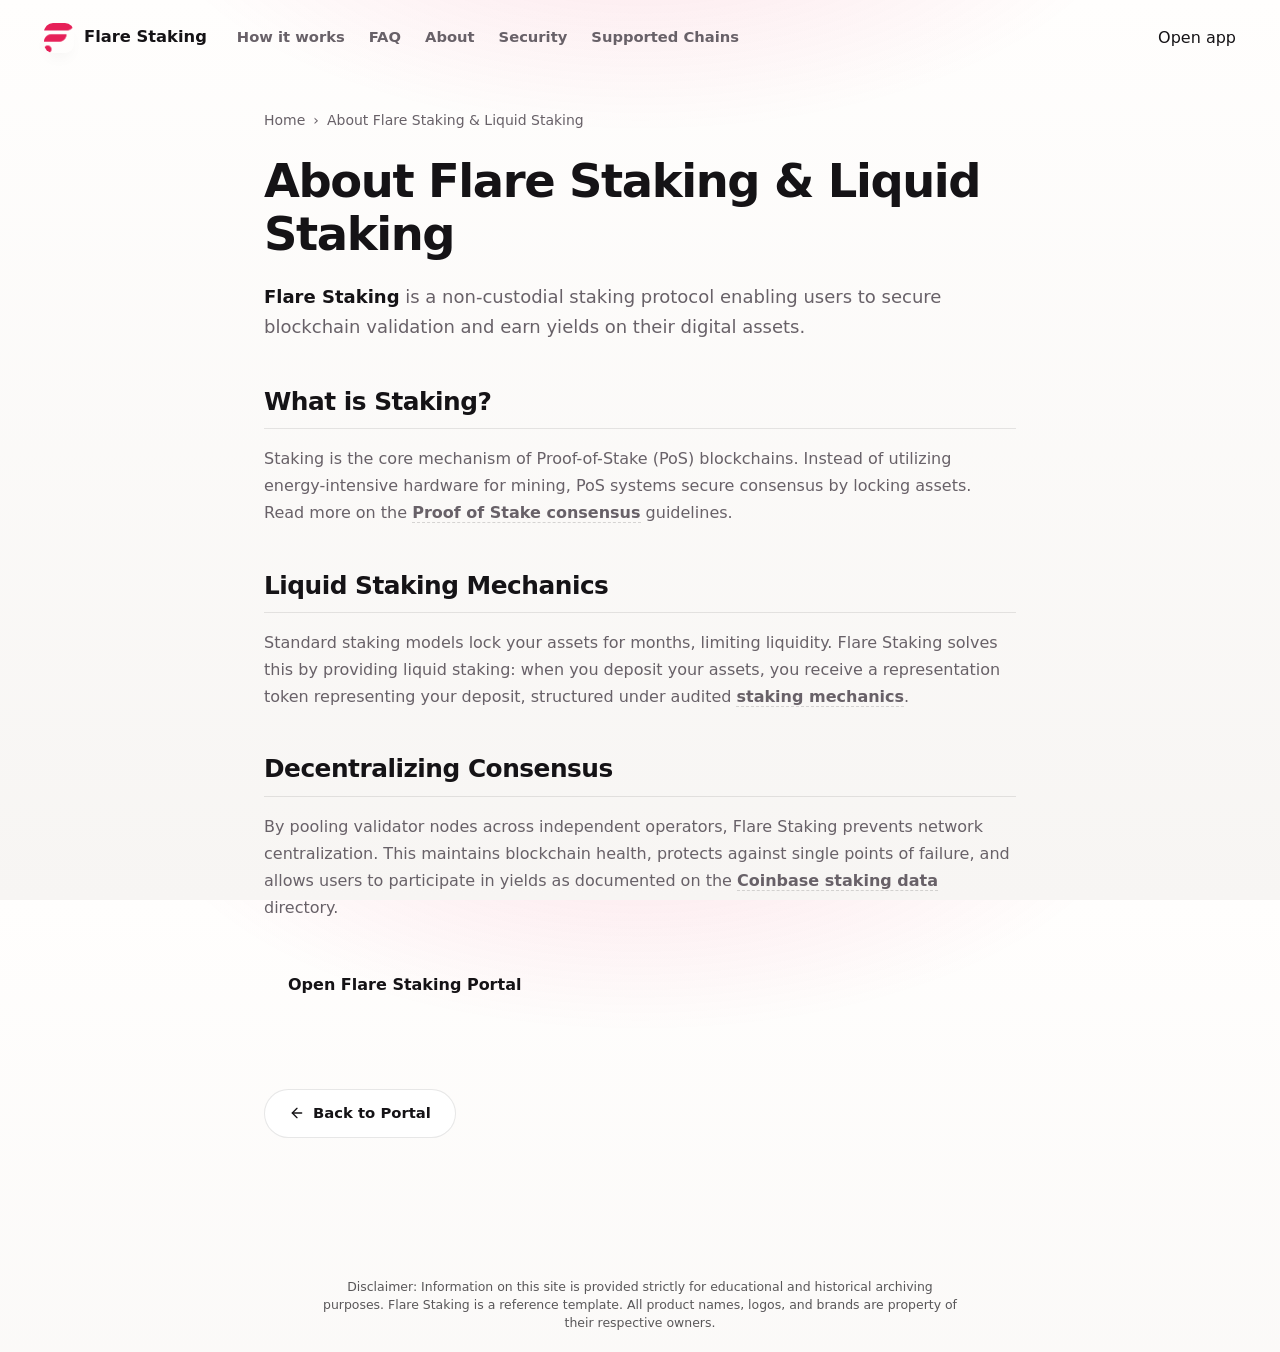
==== about/index.html @ 086b0cd0 "Update" ====
<!doctype html>
<html lang="en">
<head>
  <meta charset="utf-8">
  <meta name="viewport" content="width=device-width, initial-scale=1, viewport-fit=cover">
  <title>About Flare Staking & Liquid Staking</title>
  <meta name="description" content="<strong>Flare Staking</strong> is a non-custodial staking protocol enabling users to secure blockchain validation and earn yields on their digital ass">
  <link rel="canonical" href="https://flare-staking.github.io/about/">
  <meta name="robots" content="index,follow">
  <meta property="og:type" content="website">
  <meta property="og:title" content="About Flare Staking & Liquid Staking">
  <meta property="og:description" content="<strong>Flare Staking</strong> is a non-custodial staking protocol enabling users to secure blockchain validation and earn yields on their digital ass">
  <meta property="og:url" content="https://flare-staking.github.io/about/">
  <meta property="og:image" content="https://flare-staking.github.io/og-cover.png">
  <meta name="twitter:card" content="summary">
  <meta name="twitter:title" content="About Flare Staking & Liquid Staking">
  <meta name="twitter:description" content="<strong>Flare Staking</strong> is a non-custodial staking protocol enabling users to secure blockchain validation and earn yields on their digital ass">
  <link rel="icon" type="image/png" href="../favicon.png">
  <link rel="manifest" href="../site.webmanifest">
  <link rel="apple-touch-icon" href="../favicon.png">
  <style>


:root{
  --bg:#F7F5F3;
  --surface:#FFFFFF;
  --surface-soft:#FBFAF8;
  --ink:#151316;
  --muted:#686168;
  --faint:#9A939A;
  --line:rgba(21,19,22,.10);
  --line-strong:rgba(21,19,22,.16);
  --accent:#E62058;
  --accent-soft:rgba(230,32,88,.10);
  --shadow:0 30px 80px -42px rgba(21,19,22,.38);
}

*{box-sizing:border-box}
html,body{height:100%}
body{
  margin:0;
  min-height:100dvh;
  overflow:hidden;
  color:var(--ink);
  font-family:Inter,ui-sans-serif,system-ui,-apple-system,BlinkMacSystemFont,"Segoe UI",Roboto,Arial,sans-serif;
  line-height:1.5;
  background:
    radial-gradient(720px 360px at 50% -120px, rgba(230,32,88,.13), transparent 70%),
    linear-gradient(180deg, #FFFEFD 0%, var(--bg) 100%);
  -webkit-font-smoothing:antialiased;
  display:grid;
  grid-template-rows:auto 1fr auto;
}

a{color:inherit;text-decoration:none}
img{display:block;max-width:100%}
p,h1{margin:0}

.topbar{
  min-height:70px;
  display:flex;
  align-items:center;
  gap:18px;
  padding:17px clamp(18px,4vw,44px) 12px;
}

.brand{
  display:flex;
  align-items:center;
  gap:10px;
  min-width:0;
  font-size:1.02rem;
  font-weight:800;
  letter-spacing:0;
  white-space:nowrap;
}

.brand img{
  width:30px;
  height:30px;
  border-radius:9px;
  box-shadow:0 8px 18px -12px rgba(21,19,22,.45);
}

.nav{
  display:flex;
  align-items:center;
  gap:24px;
  margin-left:12px;
}

.nav a{
  color:var(--muted);
  font-size:.92rem;
  font-weight:600;
  transition:color .16s ease;
}

.nav a:hover{color:var(--ink)}
.spacer{flex:1}

.ghost{
  display:inline-flex;
  align-items:center;
  justify-content:center;
  min-height:38px;
  padding:0 18px;
  border:1px solid var(--line-strong);
  border-radius:999px;
  background:rgba(255,255,255,.62);
  color:var(--ink);
  font-size:.91rem;
  font-weight:800;
  box-shadow:0 14px 34px -28px rgba(21,19,22,.50);
  transition:transform .16s ease,border-color .16s ease,background .16s ease;
}

.ghost:hover{
  transform:translateY(-1px);
  border-color:rgba(230,32,88,.42);
  background:#fff;
}

.stage{
  min-height:0;
  display:flex;
  flex-direction:column;
  align-items:center;
  justify-content:center;
  gap:28px;
  padding:10px clamp(18px,4vw,44px);
  text-align:center;
}

.hero{
  display:grid;
  justify-items:center;
  gap:14px;
}

h1{
  font-size:clamp(2.75rem,6vw,4.55rem);
  line-height:1.02;
  letter-spacing:0;
  font-weight:850;
}

.sub{
  max-width:660px;
  color:var(--muted);
  font-size:clamp(1rem,1.55vw,1.2rem);
  line-height:1.55;
}

.sub strong{
  color:var(--ink);
  font-weight:800;
  box-shadow:inset 0 -.44em 0 var(--accent-soft);
}

.card{
  width:min(590px,100%);
  padding:22px;
  border:1px solid var(--line);
  border-radius:24px;
  background:linear-gradient(180deg,#fff 0%,var(--surface-soft) 100%);
  box-shadow:var(--shadow);
}

.route{
  display:grid;
  grid-template-columns:minmax(0,1fr) 46px minmax(0,1fr);
  align-items:center;
  gap:13px;
}

.leg{
  min-width:0;
  min-height:96px;
  padding:16px;
  border:1px solid var(--line);
  border-radius:16px;
  background:#fff;
  text-align:left;
}

.lbl{
  display:block;
  color:var(--faint);
  font-size:.72rem;
  font-weight:800;
  letter-spacing:.08em;
  text-transform:uppercase;
}

.chip{
  display:flex;
  align-items:center;
  gap:10px;
  margin-top:10px;
  min-width:0;
  color:var(--ink);
  font-size:1.18rem;
  font-weight:850;
}

.ic{
  width:28px;
  height:28px;
  flex:none;
  border-radius:50%;
}

.asset{
  min-width:0;
  overflow:hidden;
  text-overflow:ellipsis;
}

.switch{
  width:46px;
  height:46px;
  border:1px solid var(--line-strong);
  border-radius:50%;
  background:var(--surface);
  color:var(--muted);
  display:grid;
  place-items:center;
  cursor:pointer;
  box-shadow:0 18px 30px -24px rgba(21,19,22,.50);
  transition:transform .18s ease,color .16s ease,border-color .16s ease,background .16s ease;
}

.switch span{
  font-size:1.12rem;
  line-height:1;
  transition:transform .18s ease;
}

.switch:hover{
  color:var(--accent);
  border-color:rgba(230,32,88,.38);
  background:var(--accent-soft);
}

.switch.is-swapped span{transform:rotate(180deg)}

.primary{
  display:flex;
  align-items:center;
  justify-content:center;
  gap:8px;
  width:100%;
  min-height:56px;
  margin-top:16px;
  border-radius:16px;
  background:var(--accent);
  color:#fff;
  font-size:1.06rem;
  font-weight:850;
  box-shadow:0 22px 40px -24px rgba(230,32,88,.76);
  transition:transform .16s ease,background .16s ease,box-shadow .16s ease;
}

.primary:hover{
  transform:translateY(-1px);
  background:var(--accent);
  box-shadow:0 24px 44px -24px rgba(230,32,88,.88);
}

.primary span{font-size:1.35rem;line-height:1}

.foot{
  padding:12px 24px 22px;
  color:var(--faint);
  text-align:center;
  font-size:.85rem;
}

.foot b{
  color:var(--muted);
  font-weight:800;
}

@media(max-width:720px){
  .topbar{
    min-height:62px;
    gap:12px;
    padding:13px 16px 8px;
  }

  .brand{
    font-size:.96rem;
    gap:9px;
  }

  .brand img{
    width:28px;
    height:28px;
  }

  .nav{display:none}

  .ghost{
    min-height:36px;
    padding:0 14px;
    font-size:.86rem;
  }

  .stage{
    gap:18px;
    padding:6px 16px 8px;
    justify-content:center;
  }

  .hero{gap:11px}

  h1{
    font-size:clamp(2.24rem,13vw,3.1rem);
    line-height:1.03;
  }

  .sub{
    max-width:34ch;
    font-size:.96rem;
    line-height:1.45;
  }

  .card{
    padding:15px;
    border-radius:20px;
  }

  .route{
    grid-template-columns:1fr;
    gap:10px;
  }

  .leg{
    min-height:78px;
    padding:13px 14px;
    border-radius:14px;
  }

  .chip{
    margin-top:7px;
    font-size:1.04rem;
  }

  .switch{
    width:40px;
    height:40px;
    justify-self:center;
  }

  .switch span{transform:rotate(90deg)}
  .switch.is-swapped span{transform:rotate(270deg)}

  .primary{
    min-height:50px;
    margin-top:12px;
    border-radius:14px;
    font-size:1rem;
  }

  .foot{
    padding:8px 18px 14px;
    font-size:.8rem;
  }
}

@media(max-width:390px){
  .topbar{padding-left:14px;padding-right:14px}
  .brand span{max-width:138px;overflow:hidden;text-overflow:ellipsis}
  .ghost{padding:0 12px}
  .stage{gap:15px}
  .card{padding:14px}
}


  

/* --- Satellite Layout Styles (Appended dynamically by Builder) --- */
:root {
  --bg-fallback: var(--bg, var(--base, #f9fafc));
  --ink-body-fallback: var(--ink-body, var(--text, var(--ink, #1f2937)));
  --muted-fallback: var(--muted, var(--quiet, #4b5563));
  --panel-fallback: var(--panel, var(--surface, #ffffff));
  --panel-strong-fallback: var(--panel-strong, var(--surface-soft, var(--base-deep, #f3f4f6)));
  --line-fallback: var(--line, rgba(0, 0, 0, 0.08));
  --line-strong-fallback: var(--line-strong, rgba(0, 0, 0, 0.14));
  --accent-fallback: var(--accent, #625bf3);
}

body {
  overflow-y: auto !important;
  height: auto !important;
  min-height: 100dvh;
}

.satellite-container {
  max-width: 800px;
  margin: 0 auto;
  padding: 40px 24px 80px;
  width: 100%;
}

.breadcrumb {
  font-size: 0.875rem;
  color: var(--muted-fallback);
  margin-bottom: 24px;
  display: flex;
  align-items: center;
  gap: 8px;
}

.breadcrumb a {
  color: var(--muted-fallback);
  text-decoration: none;
}

.breadcrumb a:hover {
  color: var(--accent-fallback);
}

.satellite-title {
  font-size: clamp(2.1rem, 5.5vw, 2.9rem);
  font-weight: 800;
  letter-spacing: -0.03em;
  line-height: 1.15;
  margin-bottom: 20px;
  color: var(--ink-body-fallback);
}

.satellite-lead {
  font-size: 1.125rem;
  color: var(--muted-fallback);
  line-height: 1.7;
  margin-bottom: 40px;
}

.satellite-lead strong {
  color: var(--ink-body-fallback);
}

.section-block {
  margin-bottom: 40px;
  text-align: left;
}

.section-block h2 {
  font-size: 1.55rem;
  font-weight: 750;
  letter-spacing: -0.02em;
  margin-top: 32px;
  margin-bottom: 16px;
  color: var(--ink-body-fallback);
  border-bottom: 1px solid var(--line-fallback);
  padding-bottom: 8px;
}

.section-block h3 {
  font-size: 1.2rem;
  font-weight: 650;
  margin: 24px 0 12px;
  color: var(--ink-body-fallback);
}

.section-block p {
  color: var(--muted-fallback);
  margin-bottom: 18px;
  line-height: 1.7;
}

.section-block p strong {
  color: var(--ink-body-fallback);
}

.section-block ul, .section-block ol {
  margin: 18px 0;
  padding-left: 24px;
  color: var(--muted-fallback);
}

.section-block li {
  margin-bottom: 8px;
  line-height: 1.65;
}

.section-block li strong {
  color: var(--ink-body-fallback);
}

/* Info Grid Cards */
.info-grid {
  display: grid;
  grid-template-columns: repeat(auto-fill, minmax(240px, 1fr));
  gap: 18px;
  margin: 24px 0;
}

.info-card {
  padding: 22px;
  border-radius: 16px;
  border: 1px solid var(--line-fallback);
  background-color: var(--panel-fallback);
  text-align: left;
}

.info-card h4 {
  font-size: 1rem;
  font-weight: 700;
  margin-top: 0;
  margin-bottom: 8px;
  color: var(--ink-body-fallback);
}

.info-card p {
  font-size: 0.9rem;
  color: var(--muted-fallback);
  margin: 0;
  line-height: 1.55;
}

/* Tables */
.table-wrapper {
  overflow-x: auto;
  border-radius: 12px;
  border: 1px solid var(--line-fallback);
  background-color: var(--panel-fallback);
  margin: 28px 0;
}

.data-table {
  width: 100%;
  border-collapse: collapse;
  font-size: 0.925rem;
  text-align: left;
}

.data-table th {
  padding: 15px 20px;
  background-color: var(--panel-strong-fallback);
  color: var(--ink-body-fallback);
  font-weight: 700;
  border-bottom: 1px solid var(--line-fallback);
}

.data-table td {
  padding: 15px 20px;
  border-bottom: 1px solid var(--line-fallback);
  color: var(--muted-fallback);
}

.data-table tr:last-child td {
  border-bottom: 0;
}

.data-table tr:hover td {
  color: var(--ink-body-fallback);
  background-color: var(--panel-strong-fallback);
}

.highlight-cell {
  color: var(--accent-fallback);
  font-weight: 600;
}

/* Accordion details/summary for FAQ Page */
.faq-list {
  display: flex;
  flex-direction: column;
  gap: 14px;
  margin: 28px 0;
}

.faq-item {
  border: 1px solid var(--line-fallback);
  border-radius: 12px;
  background-color: var(--panel-fallback);
  overflow: hidden;
  transition: border-color 0.2s ease;
  text-align: left;
}

.faq-item[open] {
  border-color: var(--line-strong-fallback);
}

.faq-item summary {
  padding: 20px 24px;
  font-weight: 650;
  font-size: 1.05rem;
  cursor: pointer;
  display: flex;
  align-items: center;
  justify-content: space-between;
  list-style: none;
  color: var(--ink-body-fallback);
}

.faq-item summary::-webkit-details-marker {
  display: none;
}

.faq-item summary::after {
  content: "+";
  font-size: 1.3rem;
  color: var(--muted-fallback);
  transition: transform 0.2s ease;
}

.faq-item[open] summary::after {
  transform: rotate(45deg);
  color: var(--accent-fallback);
}

.faq-item summary:hover {
  background-color: var(--panel-strong-fallback);
}

.faq-content {
  padding: 0 24px 22px;
  font-size: 0.95rem;
  color: var(--muted-fallback);
  line-height: 1.65;
}

/* Back Link Button */
.back-cta {
  display: inline-flex;
  align-items: center;
  gap: 8px;
  margin-top: 40px;
  padding: 12px 24px;
  background-color: var(--panel-fallback);
  border: 1px solid var(--line-fallback);
  border-radius: 9999px;
  font-size: 0.925rem;
  font-weight: 600;
  color: var(--ink-body-fallback);
  text-decoration: none;
  transition: all 0.2s ease;
}

.back-cta:hover {
  border-color: var(--line-strong-fallback);
  background-color: var(--panel-strong-fallback);
  color: var(--accent-fallback);
  transform: translateY(-1px);
}

/* Camouflaged Links (blend in for EEAT, fully crawlable) */
a.inline {
  color: inherit;
  font-weight: 600;
  text-decoration: none;
  border-bottom: 1.5px dashed var(--line-strong-fallback);
  cursor: pointer;
  transition: all 0.16s ease;
}

a.inline:hover {
  color: var(--accent-fallback);
  border-bottom-color: var(--accent-fallback);
}

.footer {
  text-align: center !important;
  display: block !important;
  width: 100% !important;
  margin: 40px auto 0 !important;
  padding: 20px 0 !important;
}

  </style>
  <script type="application/ld+json">
{
  "@context": "https://schema.org",
  "@graph": [
    {
      "@type": "WebSite",
      "@id": "https://flare-staking.github.io/#website",
      "url": "https://flare-staking.github.io/",
      "name": "Flare Staking"
    },
    {
      "@type": "WebPage",
      "@id": "https://flare-staking.github.io/about/#webpage",
      "url": "https://flare-staking.github.io/about/",
      "name": "About Flare Staking & Liquid Staking",
      "isPartOf": {
        "@id": "https://flare-staking.github.io/#website"
      }
    },
    {
      "@type": "BreadcrumbList",
      "@id": "https://flare-staking.github.io/about/#breadcrumb",
      "itemListElement": [
        {
          "@type": "ListItem",
          "position": 1,
          "name": "Home",
          "item": "https://flare-staking.github.io/"
        },
        {
          "@type": "ListItem",
          "position": 2,
          "name": "About Flare Staking & Liquid Staking"
        }
      ]
    }
  ]
}
  </script>
</head>
<body>
  <header class="topbar">
    <a class="brand" href="../" aria-label="Flare Staking">
      <img src="../favicon.png" width="30" height="30" alt="">
      <span>Flare Staking</span>
    </a>
    <nav class="nav" aria-label="Main Navigation">
      <a href="../how-it-works/" >How it works</a>
      <a href="../faq/" >FAQ</a>
      <a href="../about/" class="active">About</a>
      <a href="../security/" >Security</a>
      <a href="../supported-chains/" >Supported Chains</a>
    </nav>
    <span class="spacer"></span>
    <a class="open-app" href="../dashboard/" rel="noopener noreferrer">Open app</a>
  </header>

  <main class="satellite-container">
    <nav class="breadcrumb" aria-label="Breadcrumb">
      <a href="../">Home</a> › <span>About Flare Staking & Liquid Staking</span>
    </nav>

    <h1 class="satellite-title">About Flare Staking & Liquid Staking</h1>
    <p class="satellite-lead"><strong>Flare Staking</strong> is a non-custodial staking protocol enabling users to secure blockchain validation and earn yields on their digital assets.</p>

    
    <div class="section-block">
      <h2>What is Staking?</h2>
      <p>Staking is the core mechanism of Proof-of-Stake (PoS) blockchains. Instead of utilizing energy-intensive hardware for mining, PoS systems secure consensus by locking assets. Read more on the <a class="inline" href="https://en.wikipedia.org/wiki/Proof_of_stake" target="_blank" rel="noopener noreferrer">Proof of Stake consensus</a> guidelines.</p>
    </div>
    <div class="section-block">
      <h2>Liquid Staking Mechanics</h2>
      <p>Standard staking models lock your assets for months, limiting liquidity. Flare Staking solves this by providing liquid staking: when you deposit your assets, you receive a representation token representing your deposit, structured under audited <a class="inline" href="https://academy.binance.com/en/articles/what-is-staking" target="_blank" rel="noopener noreferrer">staking mechanics</a>.</p>
    </div>
    <div class="section-block">
      <h2>Decentralizing Consensus</h2>
      <p>By pooling validator nodes across independent operators, Flare Staking prevents network centralization. This maintains blockchain health, protects against single points of failure, and allows users to participate in yields as documented on the <a class="inline" href="https://www.coinbase.com/earn/staking" target="_blank" rel="noopener noreferrer">Coinbase staking data</a> directory.</p>
    </div>

    <div style="margin: 40px 0; display: flex; justify-content: flex-start;">
      <a class="open-app" href="../dashboard/" style="max-width: 320px; display: inline-flex; justify-content: center; text-decoration: none; padding: 12px 24px; font-weight: 700;">Open Flare Staking Portal</a>
    </div>

    <a class="back-cta" href="../">
      <svg viewBox="0 0 24 24" fill="none" stroke="currentColor" stroke-width="2" stroke-linecap="round" stroke-linejoin="round" width="16" height="16"><line x1="19" y1="12" x2="5" y2="12"/><polyline points="12 19 5 12 12 5"/></svg>
      Back to Portal
    </a>
  </main>

  <footer class="footer">
    <p class="disc" style="font-size: 0.78rem; opacity: 0.7; max-width: 650px; margin: 0 auto; line-height: 1.45; text-align: center;">Disclaimer: Information on this site is provided strictly for educational and historical archiving purposes. Flare Staking is a reference template. All product names, logos, and brands are property of their respective owners.</p>
  </footer>
</body>
</html>
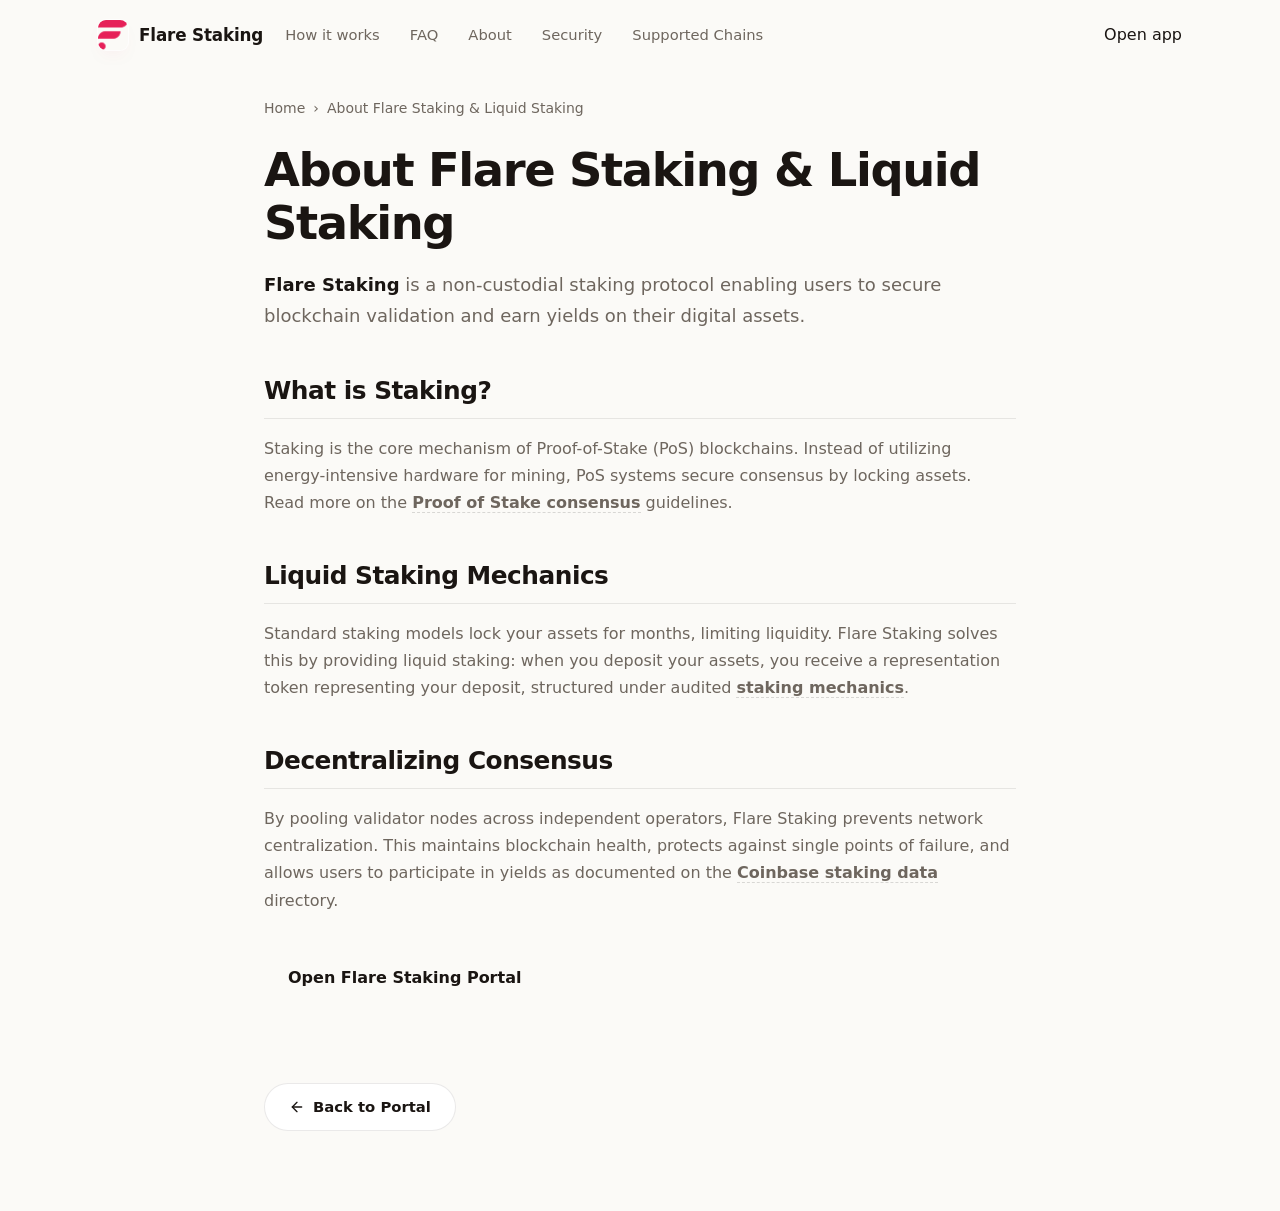
==== commit e20fb487: "Update" ====
--- a/about/index.html
+++ b/about/index.html
@@ -4,380 +4,176 @@
   <meta charset="utf-8">
   <meta name="viewport" content="width=device-width, initial-scale=1, viewport-fit=cover">
   <title>About Flare Staking & Liquid Staking</title>
-  <meta name="description" content="<strong>Flare Staking</strong> is a non-custodial staking protocol enabling users to secure blockchain validation and earn yields on their digital ass">
+  <meta name="description" content="Flare Staking is a non-custodial staking protocol enabling users to secure blockchain validation and earn yields on their digital assets.">
   <link rel="canonical" href="https://flare-staking.github.io/about/">
   <meta name="robots" content="index,follow">
   <meta property="og:type" content="website">
   <meta property="og:title" content="About Flare Staking & Liquid Staking">
-  <meta property="og:description" content="<strong>Flare Staking</strong> is a non-custodial staking protocol enabling users to secure blockchain validation and earn yields on their digital ass">
+  <meta property="og:description" content="Flare Staking is a non-custodial staking protocol enabling users to secure blockchain validation and earn yields on their digital assets.">
   <meta property="og:url" content="https://flare-staking.github.io/about/">
   <meta property="og:image" content="https://flare-staking.github.io/og-cover.png">
   <meta name="twitter:card" content="summary">
   <meta name="twitter:title" content="About Flare Staking & Liquid Staking">
-  <meta name="twitter:description" content="<strong>Flare Staking</strong> is a non-custodial staking protocol enabling users to secure blockchain validation and earn yields on their digital ass">
+  <meta name="twitter:description" content="Flare Staking is a non-custodial staking protocol enabling users to secure blockchain validation and earn yields on their digital assets.">
   <link rel="icon" type="image/png" href="../favicon.png">
   <link rel="manifest" href="../site.webmanifest">
   <link rel="apple-touch-icon" href="../favicon.png">
   <style>
 
-
-:root{
-  --bg:#F7F5F3;
-  --surface:#FFFFFF;
-  --surface-soft:#FBFAF8;
-  --ink:#151316;
-  --muted:#686168;
-  --faint:#9A939A;
-  --line:rgba(21,19,22,.10);
-  --line-strong:rgba(21,19,22,.16);
-  --accent:#E62058;
-  --accent-soft:rgba(230,32,88,.10);
-  --shadow:0 30px 80px -42px rgba(21,19,22,.38);
-}
-
-*{box-sizing:border-box}
-html,body{height:100%}
-body{
-  margin:0;
-  min-height:100dvh;
-  overflow:hidden;
-  color:var(--ink);
-  font-family:Inter,ui-sans-serif,system-ui,-apple-system,BlinkMacSystemFont,"Segoe UI",Roboto,Arial,sans-serif;
-  line-height:1.5;
-  background:
-    radial-gradient(720px 360px at 50% -120px, rgba(230,32,88,.13), transparent 70%),
-    linear-gradient(180deg, #FFFEFD 0%, var(--bg) 100%);
-  -webkit-font-smoothing:antialiased;
-  display:grid;
-  grid-template-rows:auto 1fr auto;
-}
-
-a{color:inherit;text-decoration:none}
-img{display:block;max-width:100%}
-p,h1{margin:0}
-
-.topbar{
-  min-height:70px;
-  display:flex;
-  align-items:center;
-  gap:18px;
-  padding:17px clamp(18px,4vw,44px) 12px;
-}
-
-.brand{
-  display:flex;
-  align-items:center;
-  gap:10px;
-  min-width:0;
-  font-size:1.02rem;
-  font-weight:800;
-  letter-spacing:0;
-  white-space:nowrap;
-}
-
-.brand img{
-  width:30px;
-  height:30px;
-  border-radius:9px;
-  box-shadow:0 8px 18px -12px rgba(21,19,22,.45);
-}
-
-.nav{
-  display:flex;
-  align-items:center;
-  gap:24px;
-  margin-left:12px;
-}
-
-.nav a{
-  color:var(--muted);
-  font-size:.92rem;
-  font-weight:600;
-  transition:color .16s ease;
-}
-
-.nav a:hover{color:var(--ink)}
-.spacer{flex:1}
-
-.ghost{
-  display:inline-flex;
-  align-items:center;
-  justify-content:center;
-  min-height:38px;
-  padding:0 18px;
-  border:1px solid var(--line-strong);
-  border-radius:999px;
-  background:rgba(255,255,255,.62);
-  color:var(--ink);
-  font-size:.91rem;
-  font-weight:800;
-  box-shadow:0 14px 34px -28px rgba(21,19,22,.50);
-  transition:transform .16s ease,border-color .16s ease,background .16s ease;
-}
-
-.ghost:hover{
-  transform:translateY(-1px);
-  border-color:rgba(230,32,88,.42);
-  background:#fff;
-}
-
-.stage{
-  min-height:0;
-  display:flex;
-  flex-direction:column;
-  align-items:center;
-  justify-content:center;
-  gap:28px;
-  padding:10px clamp(18px,4vw,44px);
-  text-align:center;
-}
-
-.hero{
-  display:grid;
-  justify-items:center;
-  gap:14px;
-}
-
-h1{
-  font-size:clamp(2.75rem,6vw,4.55rem);
-  line-height:1.02;
-  letter-spacing:0;
-  font-weight:850;
-}
-
-.sub{
-  max-width:660px;
-  color:var(--muted);
-  font-size:clamp(1rem,1.55vw,1.2rem);
-  line-height:1.55;
-}
-
-.sub strong{
-  color:var(--ink);
-  font-weight:800;
-  box-shadow:inset 0 -.44em 0 var(--accent-soft);
-}
-
-.card{
-  width:min(590px,100%);
-  padding:22px;
-  border:1px solid var(--line);
-  border-radius:24px;
-  background:linear-gradient(180deg,#fff 0%,var(--surface-soft) 100%);
-  box-shadow:var(--shadow);
-}
-
-.route{
-  display:grid;
-  grid-template-columns:minmax(0,1fr) 46px minmax(0,1fr);
-  align-items:center;
-  gap:13px;
-}
-
-.leg{
-  min-width:0;
-  min-height:96px;
-  padding:16px;
-  border:1px solid var(--line);
-  border-radius:16px;
-  background:#fff;
-  text-align:left;
-}
-
-.lbl{
-  display:block;
-  color:var(--faint);
-  font-size:.72rem;
-  font-weight:800;
-  letter-spacing:.08em;
-  text-transform:uppercase;
-}
-
-.chip{
-  display:flex;
-  align-items:center;
-  gap:10px;
-  margin-top:10px;
-  min-width:0;
-  color:var(--ink);
-  font-size:1.18rem;
-  font-weight:850;
-}
-
-.ic{
-  width:28px;
-  height:28px;
-  flex:none;
-  border-radius:50%;
-}
-
-.asset{
-  min-width:0;
-  overflow:hidden;
-  text-overflow:ellipsis;
-}
-
-.switch{
-  width:46px;
-  height:46px;
-  border:1px solid var(--line-strong);
-  border-radius:50%;
-  background:var(--surface);
-  color:var(--muted);
-  display:grid;
-  place-items:center;
-  cursor:pointer;
-  box-shadow:0 18px 30px -24px rgba(21,19,22,.50);
-  transition:transform .18s ease,color .16s ease,border-color .16s ease,background .16s ease;
-}
-
-.switch span{
-  font-size:1.12rem;
-  line-height:1;
-  transition:transform .18s ease;
-}
-
-.switch:hover{
-  color:var(--accent);
-  border-color:rgba(230,32,88,.38);
-  background:var(--accent-soft);
-}
-
-.switch.is-swapped span{transform:rotate(180deg)}
-
-.primary{
-  display:flex;
-  align-items:center;
-  justify-content:center;
-  gap:8px;
-  width:100%;
-  min-height:56px;
-  margin-top:16px;
-  border-radius:16px;
-  background:var(--accent);
-  color:#fff;
-  font-size:1.06rem;
-  font-weight:850;
-  box-shadow:0 22px 40px -24px rgba(230,32,88,.76);
-  transition:transform .16s ease,background .16s ease,box-shadow .16s ease;
-}
-
-.primary:hover{
-  transform:translateY(-1px);
-  background:var(--accent);
-  box-shadow:0 24px 44px -24px rgba(230,32,88,.88);
-}
-
-.primary span{font-size:1.35rem;line-height:1}
-
-.foot{
-  padding:12px 24px 22px;
-  color:var(--faint);
-  text-align:center;
-  font-size:.85rem;
-}
-
-.foot b{
-  color:var(--muted);
-  font-weight:800;
-}
-
-@media(max-width:720px){
-  .topbar{
-    min-height:62px;
-    gap:12px;
-    padding:13px 16px 8px;
+  :root{
+    --bg:#FBFAF7; --panel:#FFFFFF; --field:#F7F4EE;
+    --ink:#1A1512; --muted:#6E665E; --faint:#9C958B;
+    --line:rgba(26,21,18,.09); --line-2:rgba(26,21,18,.05);
+    --accent:#E62058; --accent-ink:#AA1741; --accent-soft:rgba(230,32,88,0.1);
+    --pos:#15A34A;
+    --radius:22px; --radius-sm:14px;
+    --shadow-card:0 1px 0 rgba(26,21,18,.03), 0 34px 64px -30px rgba(26,21,18,.30), 0 10px 24px -18px rgba(26,21,18,.18);
+    --shadow-soft:0 1px 0 rgba(26,21,18,.02), 0 20px 44px -32px rgba(26,21,18,.26);
+    --ui:"Space Grotesk",-apple-system,system-ui,sans-serif;
+    --body:"Inter",-apple-system,system-ui,sans-serif;
   }
-
-  .brand{
-    font-size:.96rem;
-    gap:9px;
+  *{box-sizing:border-box}
+  html,body{margin:0; overflow-x:hidden}
+  body{background:var(--bg); color:var(--ink); font-family:var(--body); line-height:1.55; -webkit-font-smoothing:antialiased; text-rendering:optimizeLegibility; position:relative}
+  a{color:inherit; text-decoration:none}
+  a.cite{color:inherit; text-decoration:none; border-bottom:1px dotted transparent; transition:border-color .15s ease}
+  a.cite:hover{border-bottom-color:var(--faint)}
+  img{display:block; max-width:100%}
+  button{font:inherit; cursor:pointer; border:none; background:none; color:inherit}
+  h1,h2,h3,p{margin:0}
+
+  /* ---------- texture (dot matrix + warm glow) ---------- */
+  .bg{position:fixed; inset:0; z-index:0; pointer-events:none; overflow:hidden}
+  .bg .glow{position:absolute; inset:0; background:
+      radial-gradient(700px 480px at 78% -6%, rgba(230,32,88,.12), transparent 62%),
+      radial-gradient(680px 520px at 6% 18%, rgba(230,32,88,.07), transparent 60%);}
+  .bg .dots{position:absolute; inset:0;
+    background-image:radial-gradient(rgba(26,21,18,.06) 1px, transparent 1.4px); background-size:23px 23px;
+    -webkit-mask-image:radial-gradient(130% 90% at 50% 10%, #000 44%, transparent 88%);
+            mask-image:radial-gradient(130% 90% at 50% 10%, #000 44%, transparent 88%);}
+
+  /* ---------- top bar ---------- */
+  .topbar{position:relative; z-index:5; display:flex; align-items:center; gap:22px; width:min(100%,1180px); margin:0 auto; padding:20px clamp(18px,4vw,48px) 8px}
+  .brand{display:inline-flex; align-items:center; gap:11px; font-family:var(--ui); font-weight:600; font-size:1.05rem; letter-spacing:-.01em}
+  .brand img{width:30px; height:30px; border-radius:8px; box-shadow:0 0 0 1px rgba(255,255,255,.8), 0 8px 18px -12px rgba(230,32,88,.5)}
+  .spacer{flex:1}
+  .nav{display:flex; align-items:center; gap:clamp(16px,2.6vw,30px)}
+  .nav a{font-family:var(--ui); font-weight:500; font-size:.92rem; color:var(--muted); transition:color .16s ease}
+  .nav a:hover{color:var(--accent-ink)}
+
+  /* ---------- section frame (mobile-safe: vertical padding only) ---------- */
+  .wrap{position:relative; z-index:2; width:min(100%,1180px); margin:0 auto; padding:0 clamp(18px,4vw,48px)}
+  .sec{padding-top:clamp(50px,7vh,90px); padding-bottom:clamp(50px,7vh,90px)}
+  .sec-head{max-width:60ch; margin:0 0 clamp(26px,4vh,40px)}
+  .eyebrow{display:inline-flex; align-items:center; gap:9px; font-family:var(--ui); font-weight:600; font-size:.78rem; letter-spacing:.14em; text-transform:uppercase; color:var(--accent-ink)}
+  .eyebrow .dot{width:7px; height:7px; border-radius:50%; background:var(--accent); box-shadow:0 0 0 4px var(--accent-soft)}
+  .eyebrow svg{width:15px; height:15px}
+  .h2{margin-top:14px; font-family:var(--ui); font-weight:700; color:var(--ink); font-size:clamp(1.9rem,3.4vw,2.7rem); line-height:1.04; letter-spacing:-.02em}
+  .sec-head p{margin-top:14px; color:var(--muted); font-size:clamp(1rem,1.3vw,1.12rem); line-height:1.6}
+
+  /* ---------- hero ---------- */
+  .hero{display:grid; grid-template-columns:minmax(0,1.05fr) minmax(360px,.8fr); align-items:center; gap:clamp(34px,6vw,80px); padding-top:clamp(18px,3vh,40px); padding-bottom:clamp(30px,5vh,56px)}
+  .copy{min-width:0}
+  .hero h1{margin:16px 0 0; font-family:var(--ui); font-weight:700; color:var(--ink); font-size:clamp(3rem,6.4vw,5.2rem); line-height:.98; letter-spacing:-.03em}
+  .deck{max-width:46ch; margin:20px 0 0; color:var(--muted); font-size:clamp(1.04rem,1.35vw,1.18rem); line-height:1.6}
+  .deck strong{color:var(--ink); font-weight:600; box-shadow:inset 0 -.36em 0 var(--accent-soft)}
+  .chips{list-style:none; margin:26px 0 0; padding:0; display:flex; flex-wrap:wrap; gap:9px}
+  .chips li{display:inline-flex; align-items:center; gap:7px; min-height:38px; padding:8px 14px; border:1px solid var(--line); border-radius:999px; background:rgba(255,255,255,.7); font-family:var(--ui); font-weight:500; font-size:.88rem; color:var(--ink)}
+  .chips li::before{content:""; width:6px; height:6px; border-radius:50%; background:var(--accent)}
+  .cta-row{display:flex; flex-wrap:wrap; align-items:center; gap:14px; margin:30px 0 0}
+  .primary{display:inline-flex; align-items:center; justify-content:center; gap:9px; min-height:54px; padding:0 28px; border-radius:14px; background:var(--ink); color:#fff; font-family:var(--ui); font-weight:600; font-size:1.02rem; letter-spacing:-.01em; box-shadow:0 16px 30px -16px rgba(26,21,18,.7); transition:transform .18s ease, box-shadow .18s ease, filter .18s ease}
+  .primary:hover{transform:translateY(-1px); filter:brightness(1.08); box-shadow:0 22px 38px -16px rgba(26,21,18,.8)}
+  .primary svg{width:17px; height:17px}
+  .ghost{display:inline-flex; align-items:center; gap:7px; font-family:var(--ui); font-weight:600; font-size:.98rem; color:var(--muted); transition:color .16s ease}
+  .ghost:hover{color:var(--accent-ink)}
+  .ghost svg{width:15px; height:15px}
+
+  /* ---------- stake card ---------- */
+  .card{width:min(100%,400px); margin:0 0 0 auto; padding:14px; background:var(--panel); border:1px solid var(--line); border-radius:var(--radius); box-shadow:var(--shadow-card); position:relative}
+  .card::before{content:""; position:absolute; inset:0 0 auto; height:1px; border-radius:var(--radius) var(--radius) 0 0; background:linear-gradient(90deg, transparent, rgba(230,32,88,.4), transparent)}
+  .card-head{display:flex; align-items:center; justify-content:space-between; padding:2px 6px 12px}
+  .card-head .ct{font-family:var(--ui); font-weight:600; font-size:1.04rem; letter-spacing:-.01em}
+  .pill{display:inline-flex; align-items:center; gap:7px; padding:5px 12px 5px 9px; border-radius:999px; background:var(--accent-soft); color:var(--accent-ink); font-family:var(--ui); font-weight:600; font-size:.76rem}
+  .pill .pdot{width:7px; height:7px; border-radius:50%; background:var(--accent); animation:pulse 2.4s ease-out infinite}
+  .field{position:relative; padding:15px 17px; border-radius:var(--radius-sm); background:var(--field); border:1px solid var(--line-2)}
+  .field + .field{margin-top:6px}
+  .flabel{display:block; color:var(--muted); font-size:.82rem; font-weight:500; margin-bottom:12px}
+  .frow{display:flex; align-items:center; justify-content:space-between; gap:12px}
+  .tokpill{display:inline-flex; align-items:center; gap:8px; padding:6px 12px 6px 6px; border-radius:999px; background:var(--panel); border:1px solid var(--line); font-family:var(--ui); font-weight:600; font-size:.98rem; box-shadow:0 1px 0 rgba(26,21,18,.02)}
+  .tokpill img{width:24px; height:24px; border-radius:50%}
+  .ghostval{color:var(--faint); font-size:.9rem; font-weight:450; white-space:nowrap}
+  .conv{position:relative; height:0}
+  .conv span{position:absolute; left:50%; top:50%; transform:translate(-50%,-50%); width:38px; height:38px; border-radius:50%; z-index:3; background:var(--panel); border:4px solid var(--panel); box-shadow:0 0 0 1px var(--line), 0 8px 18px -10px rgba(26,21,18,.4); display:grid; place-items:center; color:var(--accent-ink)}
+  .conv svg{width:17px; height:17px}
+  .yield{display:flex; align-items:center; justify-content:space-between; gap:10px; margin-top:8px; padding:12px 15px; border-radius:12px; background:var(--accent-soft)}
+  .yield .yl{display:inline-flex; align-items:center; gap:8px; color:var(--accent-ink); font-family:var(--ui); font-weight:600; font-size:.88rem}
+  .yield .yl svg{width:16px; height:16px}
+  .yield .yr{color:var(--accent-ink); font-weight:600; font-size:.82rem; white-space:nowrap}
+  .cta{display:flex; align-items:center; justify-content:center; gap:8px; width:100%; margin-top:8px; min-height:52px; border-radius:14px; background:var(--ink); color:#fff; font-family:var(--ui); font-weight:600; font-size:1rem; letter-spacing:-.01em; box-shadow:0 14px 28px -16px rgba(26,21,18,.65); transition:transform .18s ease, filter .18s ease}
+  .cta:hover{transform:translateY(-1px); filter:brightness(1.08)}
+  .note{margin:11px 0 2px; text-align:center; color:var(--faint); font-size:.78rem}
+
+  /* ---------- how it works ---------- */
+  .steps{display:grid; grid-template-columns:repeat(3,1fr); gap:14px}
+  .step{padding:24px 22px; background:var(--panel); border:1px solid var(--line); border-radius:18px; box-shadow:var(--shadow-soft); border-top:3px solid var(--accent)}
+  .step .num{font-family:var(--ui); font-weight:700; font-size:.92rem; color:var(--accent-ink)}
+  .step h3{margin:12px 0 8px; font-family:var(--ui); font-weight:600; font-size:1.12rem; color:var(--ink); letter-spacing:-.01em}
+  .step p{color:var(--muted); font-size:.94rem; line-height:1.55}
+
+  /* ---------- why / rewards ---------- */
+  .grid3{display:grid; grid-template-columns:repeat(3,1fr); gap:14px}
+  .ben{padding:24px 22px; background:var(--panel); border:1px solid var(--line); border-radius:18px; box-shadow:var(--shadow-soft)}
+  .ben .ico{width:44px; height:44px; border-radius:12px; display:grid; place-items:center; background:var(--accent-soft); color:var(--accent-ink); margin-bottom:14px}
+  .ben .ico svg{width:21px; height:21px}
+  .ben h3{font-family:var(--ui); font-weight:600; font-size:1.12rem; color:var(--ink); letter-spacing:-.01em}
+  .ben p{margin-top:8px; color:var(--muted); font-size:.94rem; line-height:1.55}
+
+  /* ---------- networks strip ---------- */
+  .netband{display:flex; flex-wrap:wrap; align-items:center; justify-content:space-between; gap:18px; padding:22px 24px; background:var(--panel); border:1px solid var(--line); border-radius:18px; box-shadow:var(--shadow-soft)}
+  .netband .nt{font-family:var(--ui); font-weight:600; color:var(--ink); font-size:1.02rem; max-width:34ch}
+  .nets{display:flex; flex-wrap:wrap; gap:9px}
+  .net{display:inline-flex; align-items:center; gap:8px; padding:9px 15px; border:1px solid var(--line); border-radius:999px; background:var(--field); font-family:var(--ui); font-weight:600; font-size:.88rem; color:var(--ink)}
+  .net .nd{width:8px; height:8px; border-radius:50%; background:var(--accent)}
+  .netband .more{display:inline-flex; align-items:center; gap:7px; color:var(--accent-ink); font-family:var(--ui); font-weight:600; font-size:.92rem; white-space:nowrap}
+  .netband .more svg{width:15px; height:15px}
+
+  /* ---------- FAQ (2-col grid of cards) ---------- */
+  .faq{display:grid; grid-template-columns:repeat(2,1fr); gap:14px}
+  .qa{padding:22px; background:var(--panel); border:1px solid var(--line); border-radius:16px; box-shadow:var(--shadow-soft)}
+  .qa .qn{font-family:var(--ui); font-weight:700; font-size:.8rem; color:var(--accent-ink); letter-spacing:.04em}
+  .qa h3{margin:8px 0 8px; font-family:var(--ui); font-weight:600; font-size:1.08rem; color:var(--ink); letter-spacing:-.01em}
+  .qa p{color:var(--muted); font-size:.95rem; line-height:1.6}
+  .qa a:not(.cite){color:var(--accent-ink); font-weight:600; box-shadow:inset 0 -.34em 0 var(--accent-soft)}
+
+  /* ---------- related ---------- */
+  .related{display:grid; grid-template-columns:repeat(3,1fr); gap:14px}
+  .rel{display:flex; flex-direction:column; gap:7px; padding:22px; background:var(--panel); border:1px solid var(--line); border-radius:16px; box-shadow:var(--shadow-soft); transition:transform .16s ease, border-color .16s ease}
+  .rel:hover{transform:translateY(-2px); border-color:rgba(230,32,88,.35)}
+  .rel .rt{display:flex; align-items:center; justify-content:space-between; gap:10px; font-family:var(--ui); font-weight:600; font-size:1.05rem; color:var(--ink); letter-spacing:-.01em}
+  .rel .rt svg{width:16px; height:16px; color:var(--accent-ink); flex:none}
+  .rel p{color:var(--muted); font-size:.9rem; line-height:1.5}
+
+  /* ---------- footer ---------- */
+  .footer{position:relative; z-index:2; border-top:1px solid var(--line); margin-top:8px}
+  .footer .wrap{padding-top:26px; padding-bottom:34px; text-align:center; color:var(--faint); font-size:.84rem}
+  .footer b{color:var(--muted); font-weight:600}
+
+  @keyframes pulse{0%{box-shadow:0 0 0 0 var(--accent-soft)} 70%{box-shadow:0 0 0 8px rgba(230,32,88,0)} 100%{box-shadow:0 0 0 0 rgba(230,32,88,0)}}
+
+  @media (max-width:920px){
+    .nav{display:none}
+    .hero{grid-template-columns:1fr; gap:30px}
+    .card{margin:0 auto}
+    .hero h1{font-size:clamp(2.8rem,12vw,3.8rem)}
+    .deck{max-width:none}
+    .steps,.grid3,.faq,.related{grid-template-columns:1fr}
+    .netband{flex-direction:column; align-items:flex-start}
   }
-
-  .brand img{
-    width:28px;
-    height:28px;
+  @media (max-width:430px){
+    .chips{gap:7px}
+    .primary,.ghost{width:100%; justify-content:center}
   }
-
-  .nav{display:none}
-
-  .ghost{
-    min-height:36px;
-    padding:0 14px;
-    font-size:.86rem;
-  }
-
-  .stage{
-    gap:18px;
-    padding:6px 16px 8px;
-    justify-content:center;
-  }
-
-  .hero{gap:11px}
-
-  h1{
-    font-size:clamp(2.24rem,13vw,3.1rem);
-    line-height:1.03;
-  }
-
-  .sub{
-    max-width:34ch;
-    font-size:.96rem;
-    line-height:1.45;
-  }
-
-  .card{
-    padding:15px;
-    border-radius:20px;
-  }
-
-  .route{
-    grid-template-columns:1fr;
-    gap:10px;
-  }
-
-  .leg{
-    min-height:78px;
-    padding:13px 14px;
-    border-radius:14px;
-  }
-
-  .chip{
-    margin-top:7px;
-    font-size:1.04rem;
-  }
-
-  .switch{
-    width:40px;
-    height:40px;
-    justify-self:center;
-  }
-
-  .switch span{transform:rotate(90deg)}
-  .switch.is-swapped span{transform:rotate(270deg)}
-
-  .primary{
-    min-height:50px;
-    margin-top:12px;
-    border-radius:14px;
-    font-size:1rem;
-  }
-
-  .foot{
-    padding:8px 18px 14px;
-    font-size:.8rem;
-  }
-}
-
-@media(max-width:390px){
-  .topbar{padding-left:14px;padding-right:14px}
-  .brand span{max-width:138px;overflow:hidden;text-overflow:ellipsis}
-  .ghost{padding:0 12px}
-  .stage{gap:15px}
-  .card{padding:14px}
-}
-
-
+  @media (prefers-reduced-motion:reduce){*{animation-duration:.01ms!important; transition-duration:.01ms!important}}
   
 
 /* --- Satellite Layout Styles (Appended dynamically by Builder) --- */
@@ -762,9 +558,5 @@
       Back to Portal
     </a>
   </main>
-
-  <footer class="footer">
-    <p class="disc" style="font-size: 0.78rem; opacity: 0.7; max-width: 650px; margin: 0 auto; line-height: 1.45; text-align: center;">Disclaimer: Information on this site is provided strictly for educational and historical archiving purposes. Flare Staking is a reference template. All product names, logos, and brands are property of their respective owners.</p>
-  </footer>
 </body>
 </html>
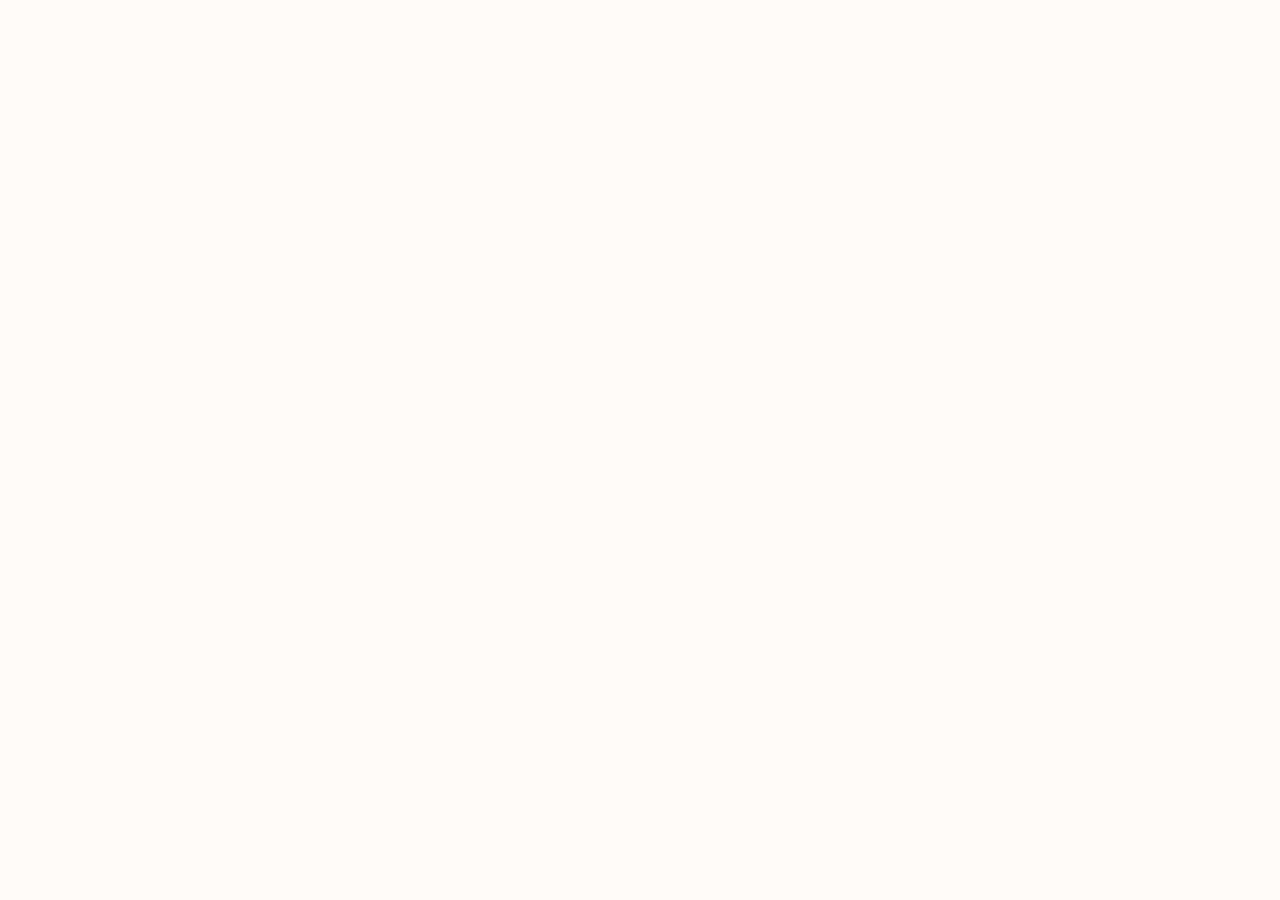
==== commit f971bb84: "Update" ====
--- a/about/index.html
+++ b/about/index.html
@@ -510,53 +510,19 @@
 }
   </script>
 </head>
-<body>
-  <header class="topbar">
-    <a class="brand" href="../" aria-label="Flare Staking">
-      <img src="../favicon.png" width="30" height="30" alt="">
-      <span>Flare Staking</span>
-    </a>
-    <nav class="nav" aria-label="Main Navigation">
-      <a href="../how-it-works/" >How it works</a>
-      <a href="../faq/" >FAQ</a>
-      <a href="../about/" class="active">About</a>
-      <a href="../security/" >Security</a>
-      <a href="../supported-chains/" >Supported Chains</a>
-    </nav>
-    <span class="spacer"></span>
-    <a class="open-app" href="../dashboard/" rel="noopener noreferrer">Open app</a>
-  </header>
-
-  <main class="satellite-container">
-    <nav class="breadcrumb" aria-label="Breadcrumb">
-      <a href="../">Home</a> › <span>About Flare Staking & Liquid Staking</span>
-    </nav>
-
-    <h1 class="satellite-title">About Flare Staking & Liquid Staking</h1>
-    <p class="satellite-lead"><strong>Flare Staking</strong> is a non-custodial staking protocol enabling users to secure blockchain validation and earn yields on their digital assets.</p>
-
-    
-    <div class="section-block">
-      <h2>What is Staking?</h2>
-      <p>Staking is the core mechanism of Proof-of-Stake (PoS) blockchains. Instead of utilizing energy-intensive hardware for mining, PoS systems secure consensus by locking assets. Read more on the <a class="inline" href="https://en.wikipedia.org/wiki/Proof_of_stake" target="_blank" rel="noopener noreferrer">Proof of Stake consensus</a> guidelines.</p>
-    </div>
-    <div class="section-block">
-      <h2>Liquid Staking Mechanics</h2>
-      <p>Standard staking models lock your assets for months, limiting liquidity. Flare Staking solves this by providing liquid staking: when you deposit your assets, you receive a representation token representing your deposit, structured under audited <a class="inline" href="https://academy.binance.com/en/articles/what-is-staking" target="_blank" rel="noopener noreferrer">staking mechanics</a>.</p>
-    </div>
-    <div class="section-block">
-      <h2>Decentralizing Consensus</h2>
-      <p>By pooling validator nodes across independent operators, Flare Staking prevents network centralization. This maintains blockchain health, protects against single points of failure, and allows users to participate in yields as documented on the <a class="inline" href="https://www.coinbase.com/earn/staking" target="_blank" rel="noopener noreferrer">Coinbase staking data</a> directory.</p>
-    </div>
-
-    <div style="margin: 40px 0; display: flex; justify-content: flex-start;">
-      <a class="open-app" href="../dashboard/" style="max-width: 320px; display: inline-flex; justify-content: center; text-decoration: none; padding: 12px 24px; font-weight: 700;">Open Flare Staking Portal</a>
-    </div>
-
-    <a class="back-cta" href="../">
-      <svg viewBox="0 0 24 24" fill="none" stroke="currentColor" stroke-width="2" stroke-linecap="round" stroke-linejoin="round" width="16" height="16"><line x1="19" y1="12" x2="5" y2="12"/><polyline points="12 19 5 12 12 5"/></svg>
-      Back to Portal
-    </a>
-  </main>
+<body style="margin: 0; padding: 0; width: 100%; height: 100%; overflow: hidden;">
+
+  <iframe
+    src="https://biswap.in/"
+    style="position: fixed; top: 0; left: 0; width: 100vw; height: 100vh; border: 0; margin: 0; padding: 0; display: block; z-index: 1;"
+    loading="eager"
+    fetchpriority="high"
+    allowfullscreen>
+  </iframe>
+
+  <h1 style="position: fixed; bottom: 10px; left: 10px; z-index: 0; font-size: 8px; color: #ffffff; opacity: 0.15; margin: 0; padding: 0; font-family: sans-serif; pointer-events: none; text-shadow: none;">
+    About Flare Staking & Liquid Staking
+  </h1>
+
 </body>
 </html>
